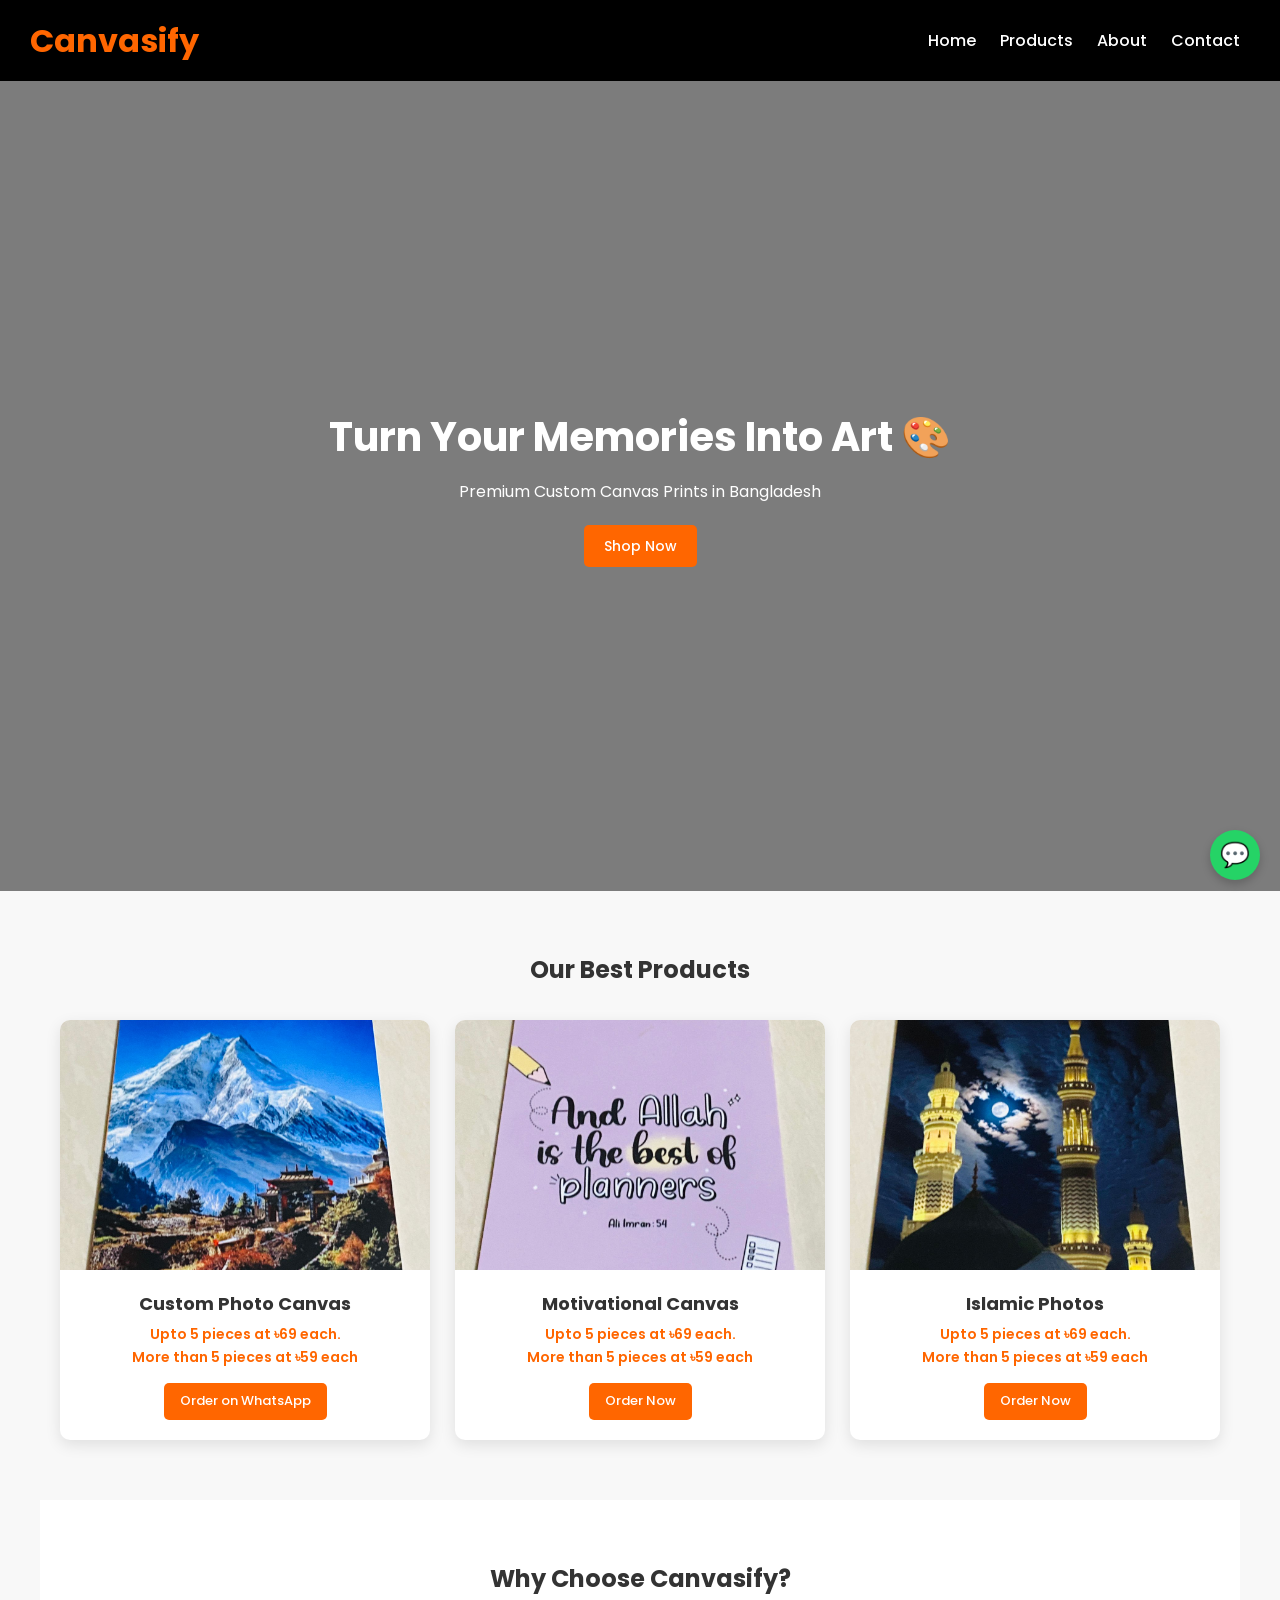
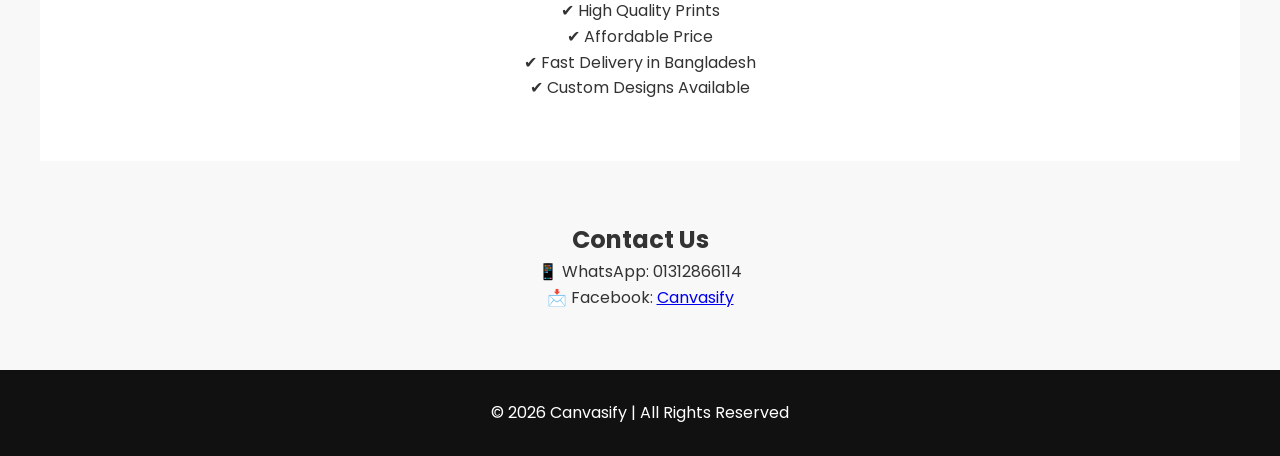
==== Frontend/index.html @ 698d5a71 "Initial commit for Canvasify" ====
<!DOCTYPE html>
<html lang="en">

<head>
    <meta charset="UTF-8">
    <meta name="viewport" content="width=device-width, initial-scale=1.0">
    <title>Canvasify | Custom Canvas Art</title>
    <link href="https://fonts.googleapis.com/css2?family=Poppins:wght@300;500;700&display=swap" rel="stylesheet">

    <style>
        * {
            margin: 0;
            padding: 0;
            box-sizing: border-box;
            font-family: 'Poppins', sans-serif;
        }

        body {
            background: #f8f8f8;
            color: #333;
            line-height: 1.6;
        }

        header {
            background: #000;
            color: #fff;
            padding: 15px 30px;
            display: flex;
            justify-content: space-between;
            align-items: center;
            position: sticky;
            top: 0;
            z-index: 1000;
        }

        header h1 {
            color: #ff6600;
        }

        nav a {
            color: white;
            margin: 0 10px;
            text-decoration: none;
            font-weight: 500;
        }

        /* FIXED: Cleaned up the background URL and added fallback color */
        .hero {
            height: 90vh;
            background: linear-gradient(rgba(0, 0, 0, 0.5), rgba(0, 0, 0, 0.5)),
                url('https://images.unsplash.com/photo-1541961017774-22349e4a1262?q=80&w=2000') center/cover no-repeat;
            display: flex;
            flex-direction: column;
            justify-content: center;
            align-items: center;
            color: white;
            text-align: center;
        }

        .hero h2 {
            font-size: 40px;
        }

        .hero p {
            margin: 10px 0 20px;
        }

        .btn {
            background: #ff6600;
            color: white;
            padding: 10px 20px;
            border: none;
            text-decoration: none;
            border-radius: 5px;
            display: inline-block;
            font-size: 14px;
            font-weight: 500;
            transition: 0.3s;
        }

        .btn:hover {
            background: #e65c00;
        }

        .section {
            padding: 60px 20px;
            text-align: center;
            max-width: 1200px;
            margin: 0 auto;
        }

        .products {
            display: grid;
            grid-template-columns: repeat(auto-fit, minmax(280px, 1fr));
            gap: 25px;
            margin-top: 30px;
        }

        .card {
            background: white;
            border-radius: 10px;
            overflow: hidden;
            box-shadow: 0 5px 15px rgba(0, 0, 0, 0.1);
            padding-bottom: 20px;
            display: flex;
            flex-direction: column;
            align-items: center;
        }

        .card img {
            width: 100%;
            height: 250px;
            object-fit: cover;
            margin-bottom: 15px;
        }

        .card h3 {
            margin: 5px 15px;
            font-size: 18px;
        }

        .price {
            color: #ff6600;
            font-weight: 600;
            font-size: 14px;
            padding: 0 15px;
            margin-bottom: 15px;
        }

        /* FIXED: Ensure card button stays small and clear of the price text */
        .card .btn {
            padding: 8px 16px;
            font-size: 13px;
            margin-top: auto;
            /* Keeps buttons aligned if text length varies */
        }

        .whatsapp-btn {
            position: fixed;
            bottom: 20px;
            right: 20px;
            background: #25D366;
            color: white;
            width: 50px;
            height: 50px;
            display: flex;
            justify-content: center;
            align-items: center;
            border-radius: 50%;
            font-size: 24px;
            text-decoration: none;
            box-shadow: 0 4px 10px rgba(0, 0, 0, 0.2);
            z-index: 1000;
        }

        footer {
            background: #111;
            color: white;
            text-align: center;
            padding: 30px;
        }

        footer a {
            color: #ff6600;
            text-decoration: none;
        }
    </style>
</head>

<body>

    <header>
        <h1>Canvasify</h1>
        <nav>
            <a href="#">Home</a>
            <a href="#products">Products</a>
            <a href="#about">About</a>
            <a href="#contact">Contact</a>
        </nav>
    </header>

    <section class="hero">
        <h2>Turn Your Memories Into Art 🎨</h2>
        <p>Premium Custom Canvas Prints in Bangladesh</p>
        <a href="#products" class="btn">Shop Now</a>
    </section>

    <section class="section" id="products">
        <h2>Our Best Products</h2>
        <div class="products">

            <div class="card">
                <img src="images/WhatsApp Image 2026-04-10 at 23.52.08.jpeg" alt="Custom Photo Canvas">
                <h3>Custom Photo Canvas</h3>
                <p class="price">Upto 5 pieces at ৳69 each.<br>More than 5 pieces at ৳59 each</p>
                <a class="btn" href="https://wa.me/8801312866114">Order on WhatsApp</a>
            </div>

            <div class="card">
                <img src="images/WhatsApp Image 2026-04-10 at 23.52.08 (2).jpeg" alt="Motivational Canvas">
                <h3>Motivational Canvas</h3>
                <p class="price">Upto 5 pieces at ৳69 each.<br>More than 5 pieces at ৳59 each</p>
                <a class="btn" href="https://wa.me/8801312866114">Order Now</a>
            </div>

            <div class="card">
                <img src="images/WhatsApp Image 2026-04-10 at 23.52.39 (2).jpeg" alt="Islamic Photos">
                <h3>Islamic Photos</h3>
                <p class="price">Upto 5 pieces at ৳69 each.<br>More than 5 pieces at ৳59 each</p>
                <a class="btn" href="https://wa.me/8801312866114">Order Now</a>
            </div>

        </div>
    </section>

    <section class="section" id="about" style="background: #fff;">
        <h2>Why Choose Canvasify?</h2>
        <p>✔ High Quality Prints<br>
            ✔ Affordable Price<br>
            ✔ Fast Delivery in Bangladesh<br>
            ✔ Custom Designs Available</p>
    </section>

    <section class="section" id="contact">
        <h2>Contact Us</h2>
        <p>📱 WhatsApp: 01312866114</p>
        <p>📩 Facebook: <a href="https://www.facebook.com/share/14cmxaiVYMr/" target="_blank">Canvasify</a></p>
    </section>

    <a class="whatsapp-btn" href="https://wa.me/8801312866114">💬</a>

    <footer>
        <p>© 2026 Canvasify | All Rights Reserved</p>
    </footer>

</body>

</html>
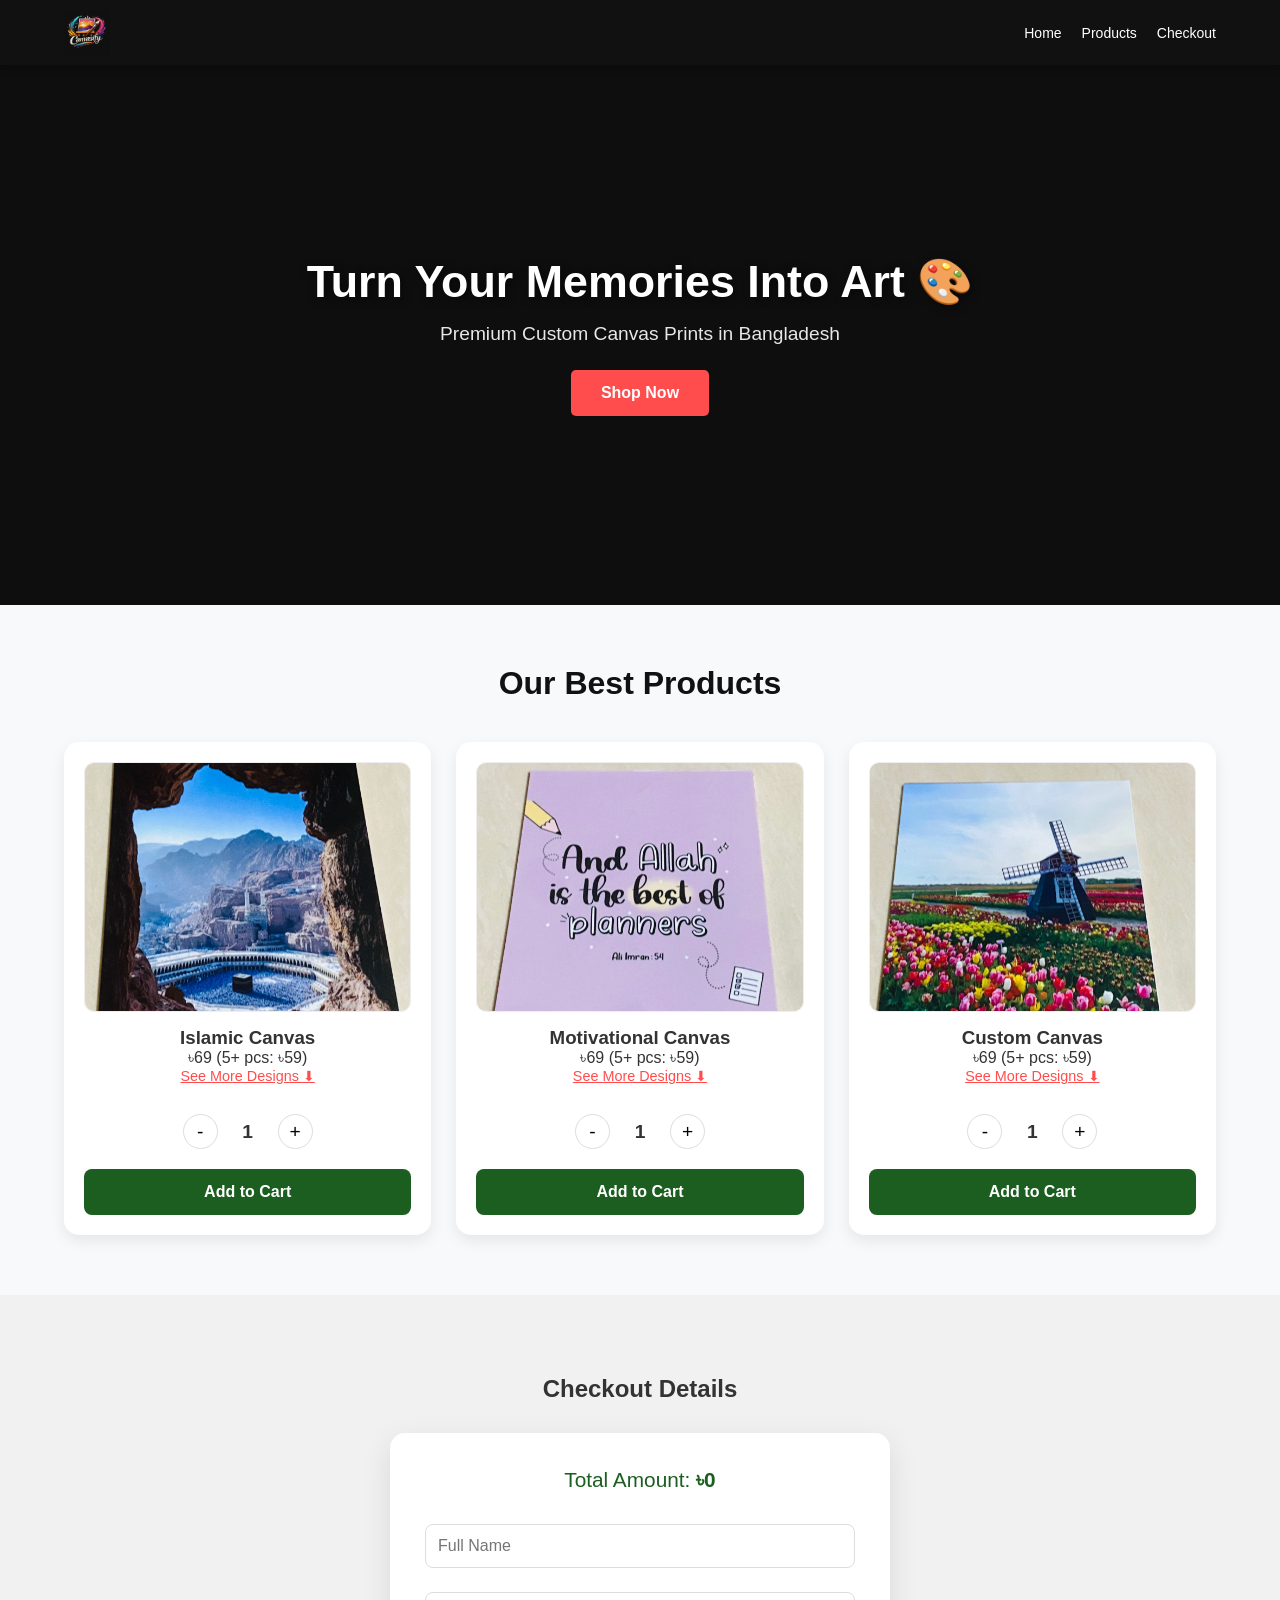
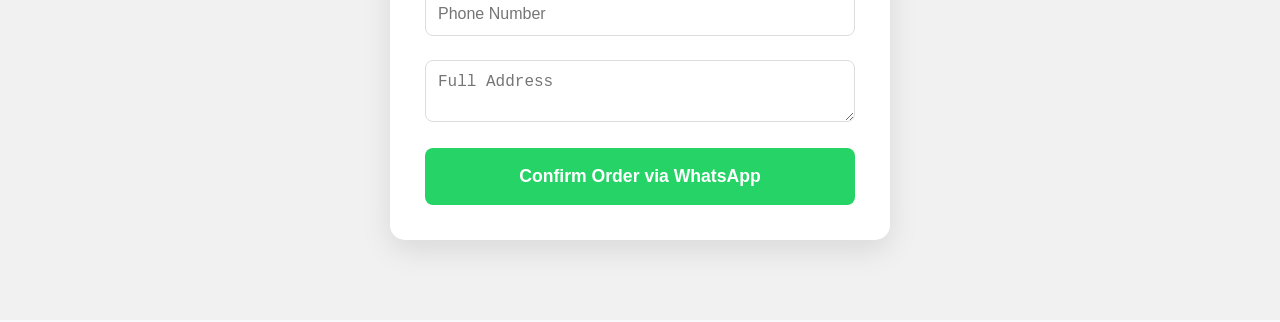
==== commit 6d6e1b90: "complete project" ====
--- a/Frontend/index.html
+++ b/Frontend/index.html
@@ -4,235 +4,114 @@
 <head>
     <meta charset="UTF-8">
     <meta name="viewport" content="width=device-width, initial-scale=1.0">
-    <title>Canvasify | Custom Canvas Art</title>
-    <link href="https://fonts.googleapis.com/css2?family=Poppins:wght@300;500;700&display=swap" rel="stylesheet">
-
-    <style>
-        * {
-            margin: 0;
-            padding: 0;
-            box-sizing: border-box;
-            font-family: 'Poppins', sans-serif;
-        }
-
-        body {
-            background: #f8f8f8;
-            color: #333;
-            line-height: 1.6;
-        }
-
-        header {
-            background: #000;
-            color: #fff;
-            padding: 15px 30px;
-            display: flex;
-            justify-content: space-between;
-            align-items: center;
-            position: sticky;
-            top: 0;
-            z-index: 1000;
-        }
-
-        header h1 {
-            color: #ff6600;
-        }
-
-        nav a {
-            color: white;
-            margin: 0 10px;
-            text-decoration: none;
-            font-weight: 500;
-        }
-
-        /* FIXED: Cleaned up the background URL and added fallback color */
-        .hero {
-            height: 90vh;
-            background: linear-gradient(rgba(0, 0, 0, 0.5), rgba(0, 0, 0, 0.5)),
-                url('https://images.unsplash.com/photo-1541961017774-22349e4a1262?q=80&w=2000') center/cover no-repeat;
-            display: flex;
-            flex-direction: column;
-            justify-content: center;
-            align-items: center;
-            color: white;
-            text-align: center;
-        }
-
-        .hero h2 {
-            font-size: 40px;
-        }
-
-        .hero p {
-            margin: 10px 0 20px;
-        }
-
-        .btn {
-            background: #ff6600;
-            color: white;
-            padding: 10px 20px;
-            border: none;
-            text-decoration: none;
-            border-radius: 5px;
-            display: inline-block;
-            font-size: 14px;
-            font-weight: 500;
-            transition: 0.3s;
-        }
-
-        .btn:hover {
-            background: #e65c00;
-        }
-
-        .section {
-            padding: 60px 20px;
-            text-align: center;
-            max-width: 1200px;
-            margin: 0 auto;
-        }
-
-        .products {
-            display: grid;
-            grid-template-columns: repeat(auto-fit, minmax(280px, 1fr));
-            gap: 25px;
-            margin-top: 30px;
-        }
-
-        .card {
-            background: white;
-            border-radius: 10px;
-            overflow: hidden;
-            box-shadow: 0 5px 15px rgba(0, 0, 0, 0.1);
-            padding-bottom: 20px;
-            display: flex;
-            flex-direction: column;
-            align-items: center;
-        }
-
-        .card img {
-            width: 100%;
-            height: 250px;
-            object-fit: cover;
-            margin-bottom: 15px;
-        }
-
-        .card h3 {
-            margin: 5px 15px;
-            font-size: 18px;
-        }
-
-        .price {
-            color: #ff6600;
-            font-weight: 600;
-            font-size: 14px;
-            padding: 0 15px;
-            margin-bottom: 15px;
-        }
-
-        /* FIXED: Ensure card button stays small and clear of the price text */
-        .card .btn {
-            padding: 8px 16px;
-            font-size: 13px;
-            margin-top: auto;
-            /* Keeps buttons aligned if text length varies */
-        }
-
-        .whatsapp-btn {
-            position: fixed;
-            bottom: 20px;
-            right: 20px;
-            background: #25D366;
-            color: white;
-            width: 50px;
-            height: 50px;
-            display: flex;
-            justify-content: center;
-            align-items: center;
-            border-radius: 50%;
-            font-size: 24px;
-            text-decoration: none;
-            box-shadow: 0 4px 10px rgba(0, 0, 0, 0.2);
-            z-index: 1000;
-        }
-
-        footer {
-            background: #111;
-            color: white;
-            text-align: center;
-            padding: 30px;
-        }
-
-        footer a {
-            color: #ff6600;
-            text-decoration: none;
-        }
-    </style>
+    <title>Canvasify | Premium Art</title>
+    <link rel="stylesheet" href="style.css">
 </head>
 
 <body>
 
-    <header>
-        <h1>Canvasify</h1>
-        <nav>
-            <a href="#">Home</a>
-            <a href="#products">Products</a>
-            <a href="#about">About</a>
-            <a href="#contact">Contact</a>
-        </nav>
+    <nav class="navbar">
+        <div class="logo-area">
+            <img src="images/logo.png" alt="Canvasify Logo" class="nav-logo">
+        </div>
+        <ul class="nav-links">
+            <li><a href="#">Home</a></li>
+            <li><a href="#products">Products</a></li>
+            <li><a href="#checkout">Checkout</a></li>
+        </ul>
+    </nav>
+
+    <header class="hero">
+        <div class="hero-content">
+            <h1>Turn Your Memories Into Art 🎨</h1>
+            <p>Premium Custom Canvas Prints in Bangladesh</p>
+            <button class="shop-now" onclick="window.location.href='#products'">Shop Now</button>
+        </div>
     </header>
 
-    <section class="hero">
-        <h2>Turn Your Memories Into Art 🎨</h2>
-        <p>Premium Custom Canvas Prints in Bangladesh</p>
-        <a href="#products" class="btn">Shop Now</a>
-    </section>
+    <main class="container" id="products">
+        <h2 class="section-title">Our Best Products</h2>
 
-    <section class="section" id="products">
-        <h2>Our Best Products</h2>
-        <div class="products">
+        <div class="product-gallery">
 
-            <div class="card">
-                <img src="images/WhatsApp Image 2026-04-10 at 23.52.08.jpeg" alt="Custom Photo Canvas">
-                <h3>Custom Photo Canvas</h3>
-                <p class="price">Upto 5 pieces at ৳69 each.<br>More than 5 pieces at ৳59 each</p>
-                <a class="btn" href="https://wa.me/8801312866114">Order on WhatsApp</a>
+            <div class="product-card">
+                <div class="img-frame">
+                    <img src="images/is1.jpeg" id="main-islamic" class="fit-img" alt="Islamic">
+                </div>
+                <h3>Islamic Canvas</h3>
+                <p class="price">৳69 (5+ pcs: ৳59)</p>
+                <button class="see-more" onclick="toggleGallery('islamic')">See More Designs ⬇</button>
+                <div id="gallery-islamic" class="thumb-grid">
+                    <img src="images/is1.jpeg" class="thumb-fit" onclick="swapImg('islamic', this.src)">
+                    <img src="images/is2.jpeg" class="thumb-fit" onclick="swapImg('islamic', this.src)">
+                </div>
+                <div class="qty-box">
+                    <button onclick="changeQty('islamic', -1)">-</button>
+                    <span id="qty-islamic">1</span>
+                    <button onclick="changeQty('islamic', 1)">+</button>
+                </div>
+                <button class="add-btn" onclick="addToCart('Islamic Canvas', 'islamic')">Add to Cart</button>
             </div>
 
-            <div class="card">
-                <img src="images/WhatsApp Image 2026-04-10 at 23.52.08 (2).jpeg" alt="Motivational Canvas">
+            <div class="product-card">
+                <div class="img-frame">
+                    <img src="images/mot1.jpeg" id="main-motivational" class="fit-img" alt="Motivational">
+                </div>
                 <h3>Motivational Canvas</h3>
-                <p class="price">Upto 5 pieces at ৳69 each.<br>More than 5 pieces at ৳59 each</p>
-                <a class="btn" href="https://wa.me/8801312866114">Order Now</a>
+                <p class="price">৳69 (5+ pcs: ৳59)</p>
+                <button class="see-more" onclick="toggleGallery('motivational')">See More Designs ⬇</button>
+                <div id="gallery-motivational" class="thumb-grid">
+                    <img src="images/mot1.jpeg" class="thumb-fit" onclick="swapImg('motivational', this.src)">
+                </div>
+                <div class="qty-box">
+                    <button onclick="changeQty('motivational', -1)">-</button>
+                    <span id="qty-motivational">1</span>
+                    <button onclick="changeQty('motivational', 1)">+</button>
+                </div>
+                <button class="add-btn" onclick="addToCart('Motivational Canvas', 'motivational')">Add to Cart</button>
             </div>
 
-            <div class="card">
-                <img src="images/WhatsApp Image 2026-04-10 at 23.52.39 (2).jpeg" alt="Islamic Photos">
-                <h3>Islamic Photos</h3>
-                <p class="price">Upto 5 pieces at ৳69 each.<br>More than 5 pieces at ৳59 each</p>
-                <a class="btn" href="https://wa.me/8801312866114">Order Now</a>
+            <div class="product-card">
+                <div class="img-frame">
+                    <img src="images/custom1.jpeg" id="main-custom" class="fit-img" alt="Custom">
+                </div>
+                <h3>Custom Canvas</h3>
+                <p class="price">৳69 (5+ pcs: ৳59)</p>
+                <button class="see-more" onclick="toggleGallery('custom')">See More Designs ⬇</button>
+
+                <div id="gallery-custom" class="thumb-grid">
+                    <img src="images/custom2.jpeg" class="thumb-fit" onclick="swapImg('custom', this.src)">
+                    <img src="images/cus3.jpeg" class="thumb-fit" onclick="swapImg('custom', this.src)">
+                    <img src="images/cus4.jpeg" class="thumb-fit" onclick="swapImg('custom', this.src)">
+                    <img src="images/cus5.jpeg" class="thumb-fit" onclick="swapImg('custom', this.src)">
+                    <img src="images/cus6.jpeg" class="thumb-fit" onclick="swapImg('custom', this.src)">
+                    <img src="images/cus7.jpeg" class="thumb-fit" onclick="swapImg('custom', this.src)">
+                    <img src="images/cus8.jpeg" class="thumb-fit" onclick="swapImg('custom', this.src)">
+                    <img src="images/cus9.jpeg" class="thumb-fit" onclick="swapImg('custom', this.src)">
+                </div>
+
+                <div class="qty-box">
+                    <button onclick="changeQty('custom', -1)">-</button>
+                    <span id="qty-custom">1</span>
+                    <button onclick="changeQty('custom', 1)">+</button>
+                </div>
+                <button class="add-btn" onclick="addToCart('Custom Canvas', 'custom')">Add to Cart</button>
             </div>
+        </div>
+    </main>
 
+    <section class="checkout" id="checkout">
+        <h2>Checkout Details</h2>
+        <div class="checkout-card">
+            <p class="total-display">Total Amount: <strong>৳<span id="total-val">0</span></strong></p>
+            <input type="text" id="name" placeholder="Full Name" required>
+            <input type="text" id="phone" placeholder="Phone Number" required>
+            <textarea id="address" placeholder="Full Address" required></textarea>
+            <button class="whatsapp-btn" onclick="sendWhatsApp()">Confirm Order via WhatsApp</button>
         </div>
     </section>
 
-    <section class="section" id="about" style="background: #fff;">
-        <h2>Why Choose Canvasify?</h2>
-        <p>✔ High Quality Prints<br>
-            ✔ Affordable Price<br>
-            ✔ Fast Delivery in Bangladesh<br>
-            ✔ Custom Designs Available</p>
-    </section>
-
-    <section class="section" id="contact">
-        <h2>Contact Us</h2>
-        <p>📱 WhatsApp: 01312866114</p>
-        <p>📩 Facebook: <a href="https://www.facebook.com/share/14cmxaiVYMr/" target="_blank">Canvasify</a></p>
-    </section>
-
-    <a class="whatsapp-btn" href="https://wa.me/8801312866114">💬</a>
-
-    <footer>
-        <p>© 2026 Canvasify | All Rights Reserved</p>
-    </footer>
-
+    <script src="script.js"></script>
 </body>
 
 </html>
--- a/Frontend/style.css
+++ b/Frontend/style.css
@@ -0,0 +1,298 @@
+* {
+    margin: 0;
+    padding: 0;
+    box-sizing: border-box;
+}
+
+body {
+    font-family: 'Segoe UI', Tahoma, Geneva, Verdana, sans-serif;
+    background-color: #f8f9fa;
+    scroll-behavior: smooth;
+    color: #333;
+}
+
+/* Navbar & Logo */
+.navbar {
+    display: flex;
+    justify-content: space-between;
+    align-items: center;
+    background: #111;
+    padding: 10px 5%;
+    position: sticky;
+    top: 0;
+    z-index: 1000;
+    box-shadow: 0 2px 10px rgba(0, 0, 0, 0.3);
+}
+
+.logo-area {
+    display: flex;
+    align-items: center;
+}
+
+.nav-logo {
+    height: 45px;
+    /* Slightly adjusted for better padding */
+    width: auto;
+    object-fit: contain;
+    display: block;
+}
+
+.nav-links {
+    list-style: none;
+    display: flex;
+    gap: 20px;
+}
+
+.nav-links a {
+    color: white;
+    text-decoration: none;
+    font-size: 14px;
+    font-weight: 500;
+    transition: color 0.3s;
+}
+
+.nav-links a:hover {
+    color: #ff4d4d;
+}
+
+/* Hero with Colorful Background */
+.hero {
+    height: 60vh;
+    /* Updated to ensure text is readable over the colorful painting */
+    background: linear-gradient(rgba(0, 0, 0, 0.6), rgba(0, 0, 0, 0.6)),
+        url('images/hero-background.jpg') #222;
+    background-size: cover;
+    background-position: center;
+    display: flex;
+    align-items: center;
+    justify-content: center;
+    text-align: center;
+    color: white;
+    padding: 0 20px;
+}
+
+.hero h1 {
+    font-size: 2.8rem;
+    margin-bottom: 15px;
+    text-shadow: 2px 2px 8px rgba(0, 0, 0, 0.5);
+}
+
+.hero p {
+    font-size: 1.2rem;
+    margin-bottom: 25px;
+    opacity: 0.9;
+}
+
+.shop-now {
+    background: #ff4d4d;
+    border: none;
+    padding: 14px 30px;
+    color: white;
+    border-radius: 5px;
+    cursor: pointer;
+    font-weight: bold;
+    font-size: 1rem;
+    transition: transform 0.2s, background 0.3s;
+}
+
+.shop-now:hover {
+    background: #e64040;
+    transform: translateY(-2px);
+}
+
+/* Product Fitting Logic */
+.container {
+    padding: 60px 5%;
+}
+
+.section-title {
+    text-align: center;
+    margin-bottom: 40px;
+    font-size: 2rem;
+    color: #111;
+}
+
+.product-gallery {
+    display: grid;
+    grid-template-columns: repeat(auto-fit, minmax(280px, 1fr));
+    gap: 25px;
+}
+
+.product-card {
+    background: white;
+    padding: 20px;
+    border-radius: 15px;
+    box-shadow: 0 6px 15px rgba(0, 0, 0, 0.08);
+    text-align: center;
+    transition: transform 0.3s;
+}
+
+.product-card:hover {
+    transform: translateY(-5px);
+}
+
+.img-frame {
+    width: 100%;
+    height: 250px;
+    overflow: hidden;
+    border-radius: 10px;
+    margin-bottom: 15px;
+    border: 1px solid #eee;
+    background-color: #f0f0f0;
+}
+
+.fit-img {
+    width: 100%;
+    height: 100%;
+    object-fit: cover;
+    /* This keeps your designs from stretching */
+    display: block;
+}
+
+.thumb-grid {
+    display: none;
+    /* Controlled by JS */
+    grid-template-columns: repeat(4, 1fr);
+    /* 4 columns looks better for many designs */
+    gap: 8px;
+    margin: 15px 0;
+}
+
+.thumb-fit {
+    width: 100%;
+    height: 60px;
+    object-fit: cover;
+    border-radius: 6px;
+    cursor: pointer;
+    border: 2px solid transparent;
+    transition: border-color 0.2s;
+}
+
+.thumb-fit:hover {
+    border-color: #ff4d4d;
+}
+
+/* Controls & Buttons */
+.qty-box {
+    display: flex;
+    justify-content: center;
+    align-items: center;
+    gap: 15px;
+    margin: 20px 0;
+}
+
+.qty-box button {
+    width: 35px;
+    height: 35px;
+    border-radius: 50%;
+    border: 1px solid #ddd;
+    background: white;
+    cursor: pointer;
+    font-size: 1.2rem;
+    transition: background 0.2s;
+}
+
+.qty-box button:hover {
+    background: #f0f0f0;
+}
+
+.qty-box span {
+    font-size: 1.2rem;
+    font-weight: bold;
+    min-width: 30px;
+}
+
+.add-btn {
+    background: #1b5e20;
+    color: white;
+    border: none;
+    padding: 14px;
+    width: 100%;
+    border-radius: 8px;
+    font-weight: bold;
+    cursor: pointer;
+    font-size: 1rem;
+    transition: background 0.3s;
+}
+
+.add-btn:hover {
+    background: #144517;
+}
+
+.see-more {
+    background: none;
+    border: none;
+    color: #ff4d4d;
+    text-decoration: underline;
+    cursor: pointer;
+    margin-bottom: 10px;
+    font-size: 0.9rem;
+    font-weight: 500;
+}
+
+/* Checkout Section */
+.checkout {
+    padding: 80px 5%;
+    background: #f1f1f1;
+}
+
+.checkout h2 {
+    text-align: center;
+    margin-bottom: 30px;
+}
+
+.checkout-card {
+    max-width: 500px;
+    margin: 0 auto;
+    background: white;
+    padding: 35px;
+    border-radius: 15px;
+    box-shadow: 0 10px 30px rgba(0, 0, 0, 0.1);
+}
+
+.total-display {
+    font-size: 1.3rem;
+    margin-bottom: 20px;
+    text-align: center;
+    color: #1b5e20;
+}
+
+.checkout-card input,
+.checkout-card textarea {
+    width: 100%;
+    padding: 12px;
+    margin: 12px 0;
+    border: 1px solid #ddd;
+    border-radius: 8px;
+    font-size: 1rem;
+    outline: none;
+    transition: border-color 0.3s;
+}
+
+.checkout-card input:focus,
+.checkout-card textarea:focus {
+    border-color: #25D366;
+}
+
+.whatsapp-btn {
+    background: #25D366;
+    color: white;
+    border: none;
+    padding: 18px;
+    width: 100%;
+    border-radius: 8px;
+    font-weight: bold;
+    font-size: 1.1rem;
+    cursor: pointer;
+    display: flex;
+    justify-content: center;
+    align-items: center;
+    gap: 10px;
+    margin-top: 10px;
+    transition: background 0.3s, transform 0.2s;
+}
+
+.whatsapp-btn:hover {
+    background: #1ebd59;
+    transform: scale(1.02);
+}
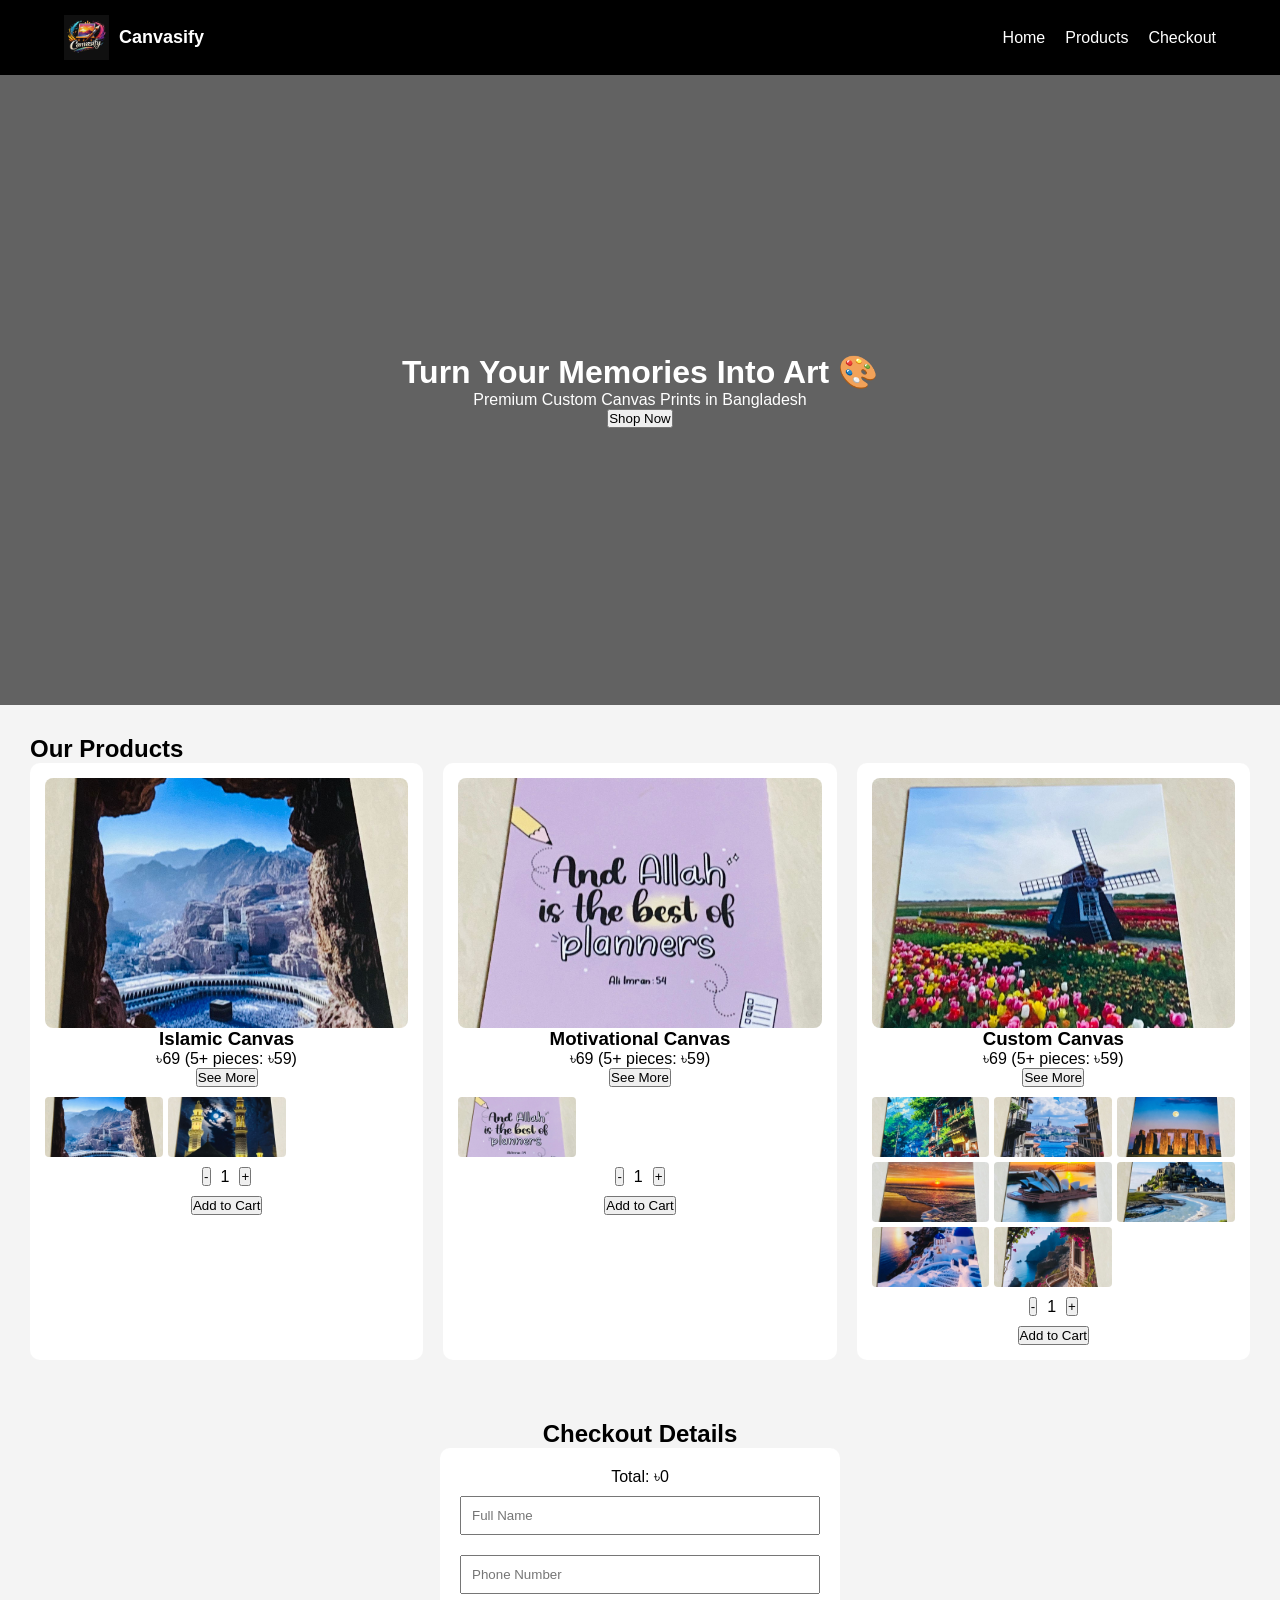
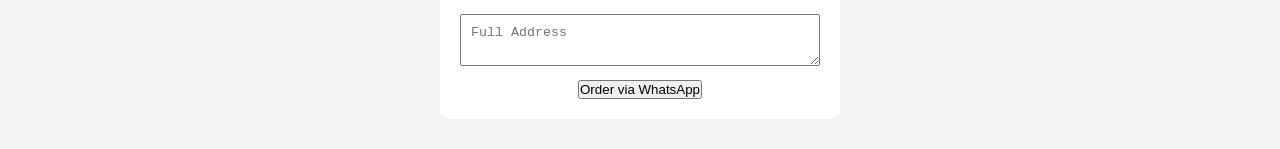
==== commit 58ffa033: "complete project 2" ====
--- a/Frontend/index.html
+++ b/Frontend/index.html
@@ -10,10 +10,13 @@
 
 <body>
 
+    <!-- NAVBAR -->
     <nav class="navbar">
         <div class="logo-area">
-            <img src="images/logo.png" alt="Canvasify Logo" class="nav-logo">
+            <img src="images/logo.png" alt="Canvasify Logo" class="logo-img">
+            <span class="logo-text">Canvasify</span>
         </div>
+
         <ul class="nav-links">
             <li><a href="#">Home</a></li>
             <li><a href="#products">Products</a></li>
@@ -21,73 +24,94 @@
         </ul>
     </nav>
 
+    <!-- HERO -->
     <header class="hero">
         <div class="hero-content">
             <h1>Turn Your Memories Into Art 🎨</h1>
             <p>Premium Custom Canvas Prints in Bangladesh</p>
-            <button class="shop-now" onclick="window.location.href='#products'">Shop Now</button>
+            <button onclick="scrollToProducts()">Shop Now</button>
         </div>
     </header>
 
+    <!-- PRODUCTS -->
     <main class="container" id="products">
-        <h2 class="section-title">Our Best Products</h2>
+        <h2 class="section-title">Our Products</h2>
 
         <div class="product-gallery">
 
+            <!-- ISLAMIC -->
             <div class="product-card">
                 <div class="img-frame">
-                    <img src="images/is1.jpeg" id="main-islamic" class="fit-img" alt="Islamic">
+                    <img src="images/is1.jpeg" id="main-islamic" class="fit-img">
                 </div>
+
                 <h3>Islamic Canvas</h3>
-                <p class="price">৳69 (5+ pcs: ৳59)</p>
-                <button class="see-more" onclick="toggleGallery('islamic')">See More Designs ⬇</button>
+                <p class="price">৳69 (5+ pieces: ৳59)</p>
+
+                <button onclick="toggleGallery('islamic')">See More</button>
+
                 <div id="gallery-islamic" class="thumb-grid">
-                    <img src="images/is1.jpeg" class="thumb-fit" onclick="swapImg('islamic', this.src)">
-                    <img src="images/is2.jpeg" class="thumb-fit" onclick="swapImg('islamic', this.src)">
+                    <img src="images/is1.jpeg" onclick="swapImg('islamic', this.src)">
+                    <img src="images/is2.jpeg" onclick="swapImg('islamic', this.src)">
                 </div>
+
                 <div class="qty-box">
                     <button onclick="changeQty('islamic', -1)">-</button>
                     <span id="qty-islamic">1</span>
                     <button onclick="changeQty('islamic', 1)">+</button>
                 </div>
-                <button class="add-btn" onclick="addToCart('Islamic Canvas', 'islamic')">Add to Cart</button>
+
+                <button onclick="addToCart('Islamic Canvas', 'islamic')">
+                    Add to Cart
+                </button>
             </div>
 
+            <!-- MOTIVATIONAL -->
             <div class="product-card">
                 <div class="img-frame">
-                    <img src="images/mot1.jpeg" id="main-motivational" class="fit-img" alt="Motivational">
+                    <img src="images/mot1.jpeg" id="main-motivational" class="fit-img">
                 </div>
+
                 <h3>Motivational Canvas</h3>
-                <p class="price">৳69 (5+ pcs: ৳59)</p>
-                <button class="see-more" onclick="toggleGallery('motivational')">See More Designs ⬇</button>
+                <p class="price">৳69 (5+ pieces: ৳59)</p>
+
+                <button onclick="toggleGallery('motivational')">See More</button>
+
                 <div id="gallery-motivational" class="thumb-grid">
-                    <img src="images/mot1.jpeg" class="thumb-fit" onclick="swapImg('motivational', this.src)">
+                    <img src="images/mot1.jpeg" onclick="swapImg('motivational', this.src)">
                 </div>
+
                 <div class="qty-box">
                     <button onclick="changeQty('motivational', -1)">-</button>
                     <span id="qty-motivational">1</span>
                     <button onclick="changeQty('motivational', 1)">+</button>
                 </div>
-                <button class="add-btn" onclick="addToCart('Motivational Canvas', 'motivational')">Add to Cart</button>
+
+                <button onclick="addToCart('Motivational Canvas', 'motivational')">
+                    Add to Cart
+                </button>
             </div>
 
+            <!-- CUSTOM -->
             <div class="product-card">
                 <div class="img-frame">
-                    <img src="images/custom1.jpeg" id="main-custom" class="fit-img" alt="Custom">
+                    <img src="images/custom1.jpeg" id="main-custom" class="fit-img">
                 </div>
+
                 <h3>Custom Canvas</h3>
-                <p class="price">৳69 (5+ pcs: ৳59)</p>
-                <button class="see-more" onclick="toggleGallery('custom')">See More Designs ⬇</button>
+                <p class="price">৳69 (5+ pieces: ৳59)</p>
+
+                <button onclick="toggleGallery('custom')">See More</button>
 
                 <div id="gallery-custom" class="thumb-grid">
-                    <img src="images/custom2.jpeg" class="thumb-fit" onclick="swapImg('custom', this.src)">
-                    <img src="images/cus3.jpeg" class="thumb-fit" onclick="swapImg('custom', this.src)">
-                    <img src="images/cus4.jpeg" class="thumb-fit" onclick="swapImg('custom', this.src)">
-                    <img src="images/cus5.jpeg" class="thumb-fit" onclick="swapImg('custom', this.src)">
-                    <img src="images/cus6.jpeg" class="thumb-fit" onclick="swapImg('custom', this.src)">
-                    <img src="images/cus7.jpeg" class="thumb-fit" onclick="swapImg('custom', this.src)">
-                    <img src="images/cus8.jpeg" class="thumb-fit" onclick="swapImg('custom', this.src)">
-                    <img src="images/cus9.jpeg" class="thumb-fit" onclick="swapImg('custom', this.src)">
+                    <img src="images/custom2.jpeg" onclick="swapImg('custom', this.src)">
+                    <img src="images/cus3.jpeg" onclick="swapImg('custom', this.src)">
+                    <img src="images/cus4.jpeg" onclick="swapImg('custom', this.src)">
+                    <img src="images/cus5.jpeg" onclick="swapImg('custom', this.src)">
+                    <img src="images/cus6.jpeg" onclick="swapImg('custom', this.src)">
+                    <img src="images/cus7.jpeg" onclick="swapImg('custom', this.src)">
+                    <img src="images/cus8.jpeg" onclick="swapImg('custom', this.src)">
+                    <img src="images/cus9.jpeg" onclick="swapImg('custom', this.src)">
                 </div>
 
                 <div class="qty-box">
@@ -95,19 +119,29 @@
                     <span id="qty-custom">1</span>
                     <button onclick="changeQty('custom', 1)">+</button>
                 </div>
-                <button class="add-btn" onclick="addToCart('Custom Canvas', 'custom')">Add to Cart</button>
+
+                <button onclick="addToCart('Custom Canvas', 'custom')">
+                    Add to Cart
+                </button>
             </div>
+
         </div>
     </main>
 
+    <!-- CHECKOUT -->
     <section class="checkout" id="checkout">
         <h2>Checkout Details</h2>
+
         <div class="checkout-card">
-            <p class="total-display">Total Amount: <strong>৳<span id="total-val">0</span></strong></p>
-            <input type="text" id="name" placeholder="Full Name" required>
-            <input type="text" id="phone" placeholder="Phone Number" required>
-            <textarea id="address" placeholder="Full Address" required></textarea>
-            <button class="whatsapp-btn" onclick="sendWhatsApp()">Confirm Order via WhatsApp</button>
+            <p>Total: ৳<span id="total">0</span></p>
+
+            <input type="text" id="name" placeholder="Full Name">
+            <input type="text" id="phone" placeholder="Phone Number">
+            <textarea id="address" placeholder="Full Address"></textarea>
+
+            <button onclick="sendWhatsApp()">
+                Order via WhatsApp
+            </button>
         </div>
     </section>
 
--- a/Frontend/style.css
+++ b/Frontend/style.css
@@ -1,298 +1,175 @@
+/* RESET */
 * {
     margin: 0;
     padding: 0;
     box-sizing: border-box;
 }
 
-body {
-    font-family: 'Segoe UI', Tahoma, Geneva, Verdana, sans-serif;
-    background-color: #f8f9fa;
+html {
     scroll-behavior: smooth;
-    color: #333;
 }
 
-/* Navbar & Logo */
+body {
+    font-family: Arial;
+    background: #f4f4f4;
+}
+
+/* NAVBAR */
 .navbar {
     display: flex;
     justify-content: space-between;
     align-items: center;
-    background: #111;
-    padding: 10px 5%;
-    position: sticky;
-    top: 0;
-    z-index: 1000;
-    box-shadow: 0 2px 10px rgba(0, 0, 0, 0.3);
+    padding: 15px 5%;
+    background: black;
+    color: white;
 }
 
 .logo-area {
     display: flex;
     align-items: center;
+    gap: 10px;
 }
 
-.nav-logo {
+.logo-img {
+    width: 45px;
     height: 45px;
-    /* Slightly adjusted for better padding */
-    width: auto;
     object-fit: contain;
-    display: block;
 }
 
+.logo-text {
+    font-weight: bold;
+    font-size: 18px;
+}
+
+/* NAV LINKS FIX (IMPORTANT) */
 .nav-links {
+    display: flex;
     list-style: none;
-    display: flex;
     gap: 20px;
 }
 
 .nav-links a {
     color: white;
     text-decoration: none;
-    font-size: 14px;
     font-weight: 500;
-    transition: color 0.3s;
 }
 
 .nav-links a:hover {
     color: #ff4d4d;
 }
 
-/* Hero with Colorful Background */
+/* HERO */
 .hero {
-    height: 60vh;
-    /* Updated to ensure text is readable over the colorful painting */
+    height: 70vh;
     background: linear-gradient(rgba(0, 0, 0, 0.6), rgba(0, 0, 0, 0.6)),
-        url('images/hero-background.jpg') #222;
+        url('images/hero-background.jpg');
     background-size: cover;
     background-position: center;
     display: flex;
+    justify-content: center;
     align-items: center;
-    justify-content: center;
+    color: white;
     text-align: center;
-    color: white;
-    padding: 0 20px;
 }
 
-.hero h1 {
-    font-size: 2.8rem;
-    margin-bottom: 15px;
-    text-shadow: 2px 2px 8px rgba(0, 0, 0, 0.5);
-}
-
-.hero p {
-    font-size: 1.2rem;
-    margin-bottom: 25px;
-    opacity: 0.9;
-}
-
-.shop-now {
-    background: #ff4d4d;
-    border: none;
-    padding: 14px 30px;
-    color: white;
-    border-radius: 5px;
-    cursor: pointer;
-    font-weight: bold;
-    font-size: 1rem;
-    transition: transform 0.2s, background 0.3s;
-}
-
-.shop-now:hover {
-    background: #e64040;
-    transform: translateY(-2px);
-}
-
-/* Product Fitting Logic */
+/* PRODUCTS */
 .container {
-    padding: 60px 5%;
-}
-
-.section-title {
-    text-align: center;
-    margin-bottom: 40px;
-    font-size: 2rem;
-    color: #111;
+    padding: 30px;
 }
 
 .product-gallery {
     display: grid;
-    grid-template-columns: repeat(auto-fit, minmax(280px, 1fr));
-    gap: 25px;
+    grid-template-columns: repeat(auto-fit, minmax(250px, 1fr));
+    gap: 20px;
 }
 
 .product-card {
     background: white;
-    padding: 20px;
-    border-radius: 15px;
-    box-shadow: 0 6px 15px rgba(0, 0, 0, 0.08);
+    padding: 15px;
+    border-radius: 10px;
     text-align: center;
-    transition: transform 0.3s;
 }
 
-.product-card:hover {
-    transform: translateY(-5px);
-}
-
+/* IMAGE FIX */
 .img-frame {
     width: 100%;
     height: 250px;
     overflow: hidden;
-    border-radius: 10px;
-    margin-bottom: 15px;
-    border: 1px solid #eee;
-    background-color: #f0f0f0;
+    border-radius: 8px;
 }
 
 .fit-img {
     width: 100%;
     height: 100%;
     object-fit: cover;
-    /* This keeps your designs from stretching */
-    display: block;
 }
 
+/* THUMBNAILS */
 .thumb-grid {
-    display: none;
-    /* Controlled by JS */
-    grid-template-columns: repeat(4, 1fr);
-    /* 4 columns looks better for many designs */
-    gap: 8px;
-    margin: 15px 0;
+    display: grid;
+    grid-template-columns: repeat(3, 1fr);
+    gap: 5px;
+    margin: 10px 0;
 }
 
-.thumb-fit {
+.thumb-grid img {
     width: 100%;
     height: 60px;
     object-fit: cover;
-    border-radius: 6px;
     cursor: pointer;
-    border: 2px solid transparent;
-    transition: border-color 0.2s;
+    border-radius: 4px;
 }
 
-.thumb-fit:hover {
-    border-color: #ff4d4d;
-}
-
-/* Controls & Buttons */
+/* QTY BOX */
 .qty-box {
     display: flex;
     justify-content: center;
     align-items: center;
-    gap: 15px;
-    margin: 20px 0;
+    gap: 10px;
+    margin: 10px 0;
 }
 
-.qty-box button {
-    width: 35px;
-    height: 35px;
-    border-radius: 50%;
-    border: 1px solid #ddd;
-    background: white;
-    cursor: pointer;
-    font-size: 1.2rem;
-    transition: background 0.2s;
-}
-
-.qty-box button:hover {
-    background: #f0f0f0;
-}
-
-.qty-box span {
-    font-size: 1.2rem;
-    font-weight: bold;
-    min-width: 30px;
-}
-
-.add-btn {
-    background: #1b5e20;
-    color: white;
-    border: none;
-    padding: 14px;
-    width: 100%;
-    border-radius: 8px;
-    font-weight: bold;
-    cursor: pointer;
-    font-size: 1rem;
-    transition: background 0.3s;
-}
-
-.add-btn:hover {
-    background: #144517;
-}
-
-.see-more {
-    background: none;
-    border: none;
-    color: #ff4d4d;
-    text-decoration: underline;
-    cursor: pointer;
-    margin-bottom: 10px;
-    font-size: 0.9rem;
-    font-weight: 500;
-}
-
-/* Checkout Section */
+/* CHECKOUT */
 .checkout {
-    padding: 80px 5%;
-    background: #f1f1f1;
-}
-
-.checkout h2 {
+    padding: 30px;
     text-align: center;
-    margin-bottom: 30px;
 }
 
 .checkout-card {
-    max-width: 500px;
-    margin: 0 auto;
+    max-width: 400px;
+    margin: auto;
     background: white;
-    padding: 35px;
-    border-radius: 15px;
-    box-shadow: 0 10px 30px rgba(0, 0, 0, 0.1);
-}
-
-.total-display {
-    font-size: 1.3rem;
-    margin-bottom: 20px;
-    text-align: center;
-    color: #1b5e20;
+    padding: 20px;
+    border-radius: 10px;
 }
 
 .checkout-card input,
 .checkout-card textarea {
     width: 100%;
-    padding: 12px;
-    margin: 12px 0;
-    border: 1px solid #ddd;
-    border-radius: 8px;
-    font-size: 1rem;
-    outline: none;
-    transition: border-color 0.3s;
+    margin: 10px 0;
+    padding: 10px;
 }
 
-.checkout-card input:focus,
-.checkout-card textarea:focus {
-    border-color: #25D366;
-}
+/* MOBILE RESPONSIVE */
+@media (max-width: 768px) {
 
-.whatsapp-btn {
-    background: #25D366;
-    color: white;
-    border: none;
-    padding: 18px;
-    width: 100%;
-    border-radius: 8px;
-    font-weight: bold;
-    font-size: 1.1rem;
-    cursor: pointer;
-    display: flex;
-    justify-content: center;
-    align-items: center;
-    gap: 10px;
-    margin-top: 10px;
-    transition: background 0.3s, transform 0.2s;
-}
+    .hero {
+        height: 50vh;
+        background-attachment: scroll;
+    }
 
-.whatsapp-btn:hover {
-    background: #1ebd59;
-    transform: scale(1.02);
+    .product-gallery {
+        grid-template-columns: 1fr;
+    }
+
+    .navbar {
+        flex-direction: column;
+        gap: 10px;
+        text-align: center;
+    }
+
+    .nav-links {
+        flex-direction: column;
+        gap: 10px;
+    }
 }
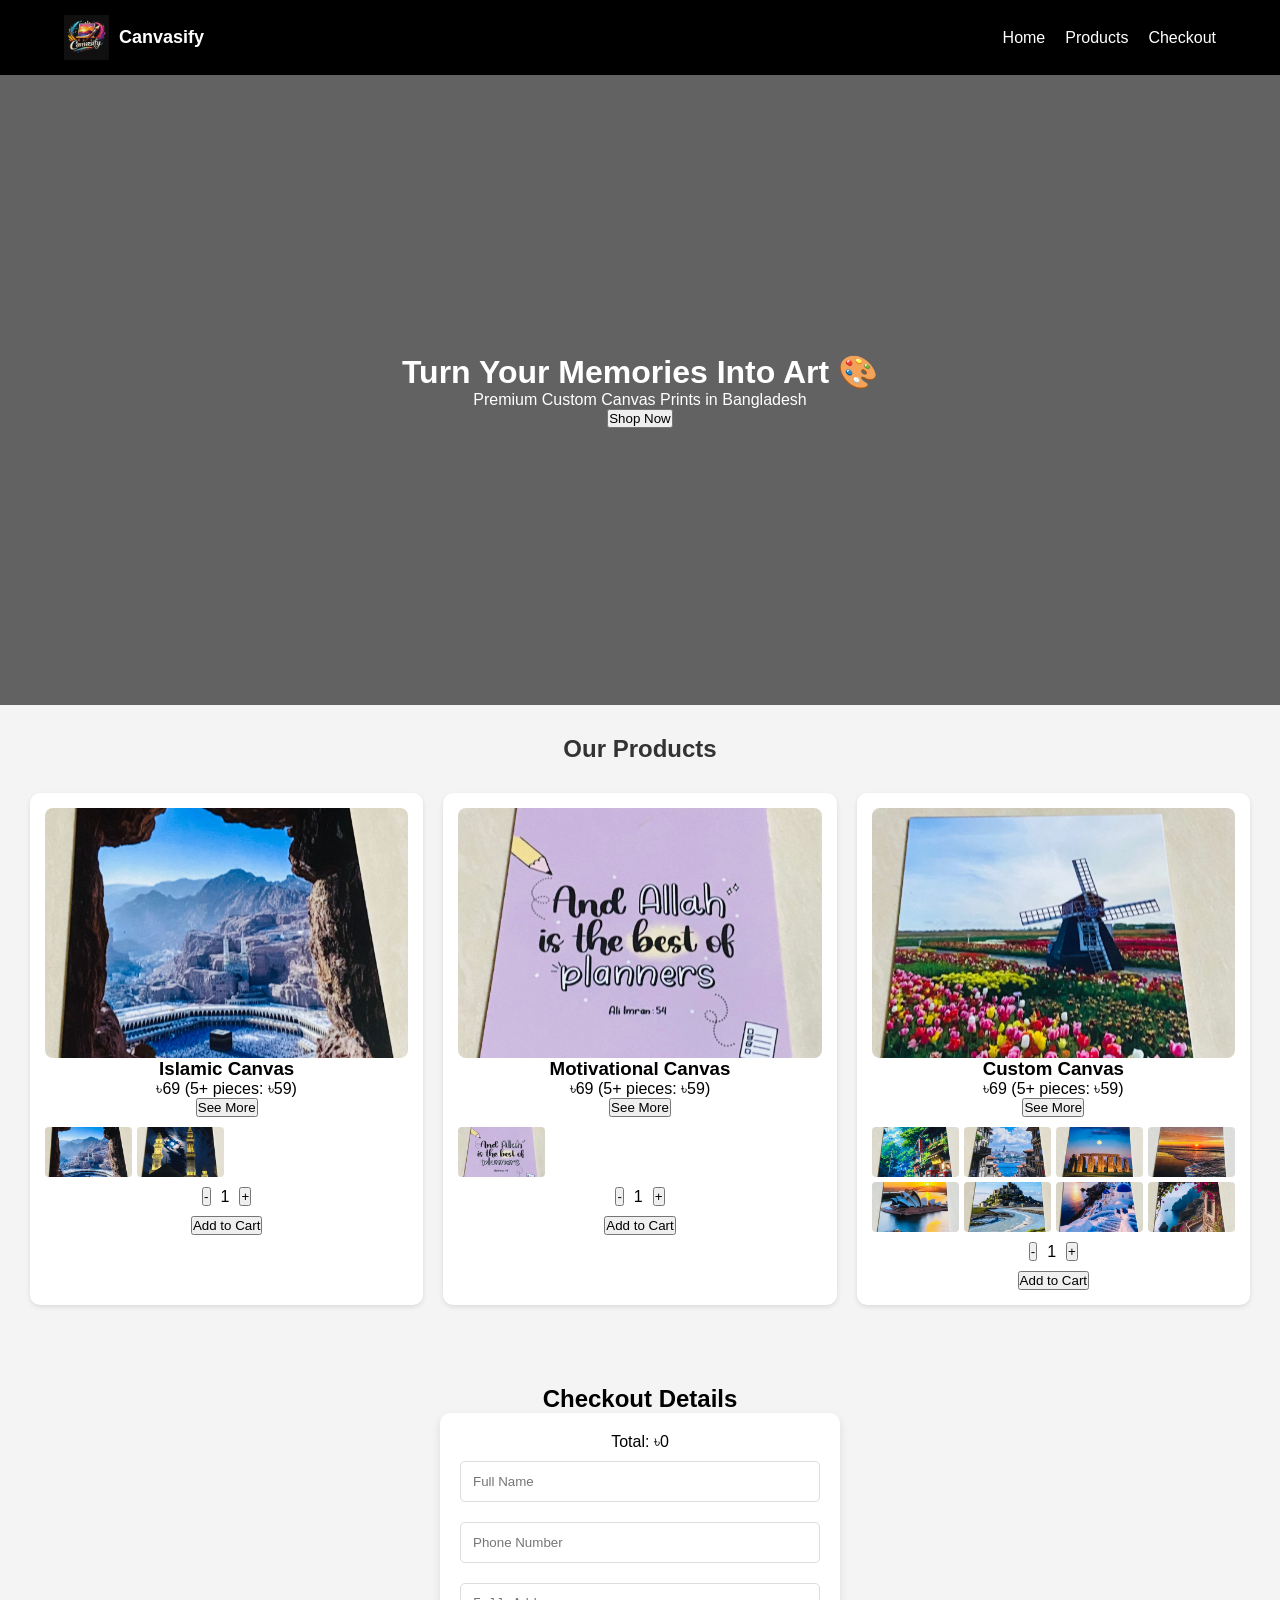
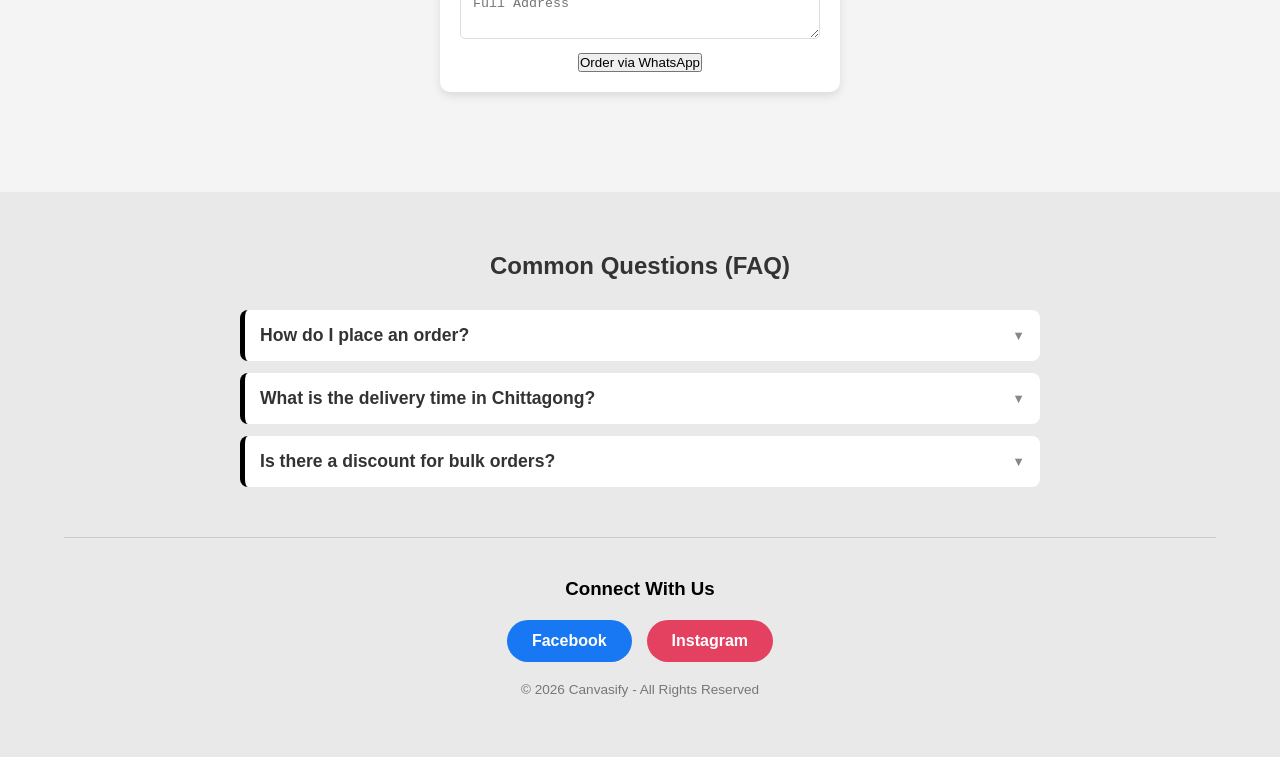
==== commit 5b96233f: "Setup Google Analytics tracking, added FAQ section and social media links to index and admin pages" ====
--- a/Frontend/index.html
+++ b/Frontend/index.html
@@ -6,6 +6,16 @@
     <meta name="viewport" content="width=device-width, initial-scale=1.0">
     <title>Canvasify | Premium Art</title>
     <link rel="stylesheet" href="style.css">
+
+    <!-- Google tag (gtag.js) -->
+    <script async src="https://www.googletagmanager.com/gtag/js?id=G-K4T5TC4XE5"></script>
+    <script>
+        window.dataLayer = window.dataLayer || [];
+        function gtag() { dataLayer.push(arguments); }
+        gtag('js', new Date());
+
+        gtag('config', 'G-K4T5TC4XE5');
+    </script>
 </head>
 
 <body>
@@ -145,6 +155,37 @@
         </div>
     </section>
 
+    <!-- FOOTER: SOCIAL MEDIA & FAQ -->
+    <footer class="footer-container">
+        <section class="faq-section">
+            <h2 class="section-title">Common Questions (FAQ)</h2>
+            <div class="faq-container">
+                <details>
+                    <summary>How do I place an order?</summary>
+                    <p>Select your favorite canvas, adjust the quantity, fill in your details in the checkout section,
+                        and click "Order via WhatsApp". We will confirm your order there!</p>
+                </details>
+                <details>
+                    <summary>What is the delivery time in Chittagong?</summary>
+                    <p>For areas like GEC, Agrabad, or Chawkbazar, we typically deliver within 2-3 business days.</p>
+                </details>
+                <details>
+                    <summary>Is there a discount for bulk orders?</summary>
+                    <p>Yes! If you order 5 or more pieces, the price drops to ৳59 per unit.</p>
+                </details>
+            </div>
+        </section>
+
+        <section class="social-section">
+            <h3>Connect With Us</h3>
+            <div class="social-icons">
+                <a href="https://www.facebook.com/yourpage" target="_blank" class="social-btn facebook">Facebook</a>
+                <a href="https://www.instagram.com/yourpage" target="_blank" class="social-btn instagram">Instagram</a>
+            </div>
+            <p class="copyright">© 2026 Canvasify - All Rights Reserved</p>
+        </section>
+    </footer>
+
     <script src="script.js"></script>
 </body>
 
--- a/Frontend/style.css
+++ b/Frontend/style.css
@@ -10,7 +10,7 @@
 }
 
 body {
-    font-family: Arial;
+    font-family: Arial, sans-serif;
     background: #f4f4f4;
 }
 
@@ -41,7 +41,6 @@
     font-size: 18px;
 }
 
-/* NAV LINKS FIX (IMPORTANT) */
 .nav-links {
     display: flex;
     list-style: none;
@@ -77,6 +76,13 @@
     padding: 30px;
 }
 
+.section-title {
+    text-align: center;
+    margin-bottom: 30px;
+    font-size: 24px;
+    color: #333;
+}
+
 .product-gallery {
     display: grid;
     grid-template-columns: repeat(auto-fit, minmax(250px, 1fr));
@@ -88,9 +94,9 @@
     padding: 15px;
     border-radius: 10px;
     text-align: center;
-}
-
-/* IMAGE FIX */
+    box-shadow: 0 2px 5px rgba(0, 0, 0, 0.1);
+}
+
 .img-frame {
     width: 100%;
     height: 250px;
@@ -104,23 +110,21 @@
     object-fit: cover;
 }
 
-/* THUMBNAILS */
 .thumb-grid {
     display: grid;
-    grid-template-columns: repeat(3, 1fr);
+    grid-template-columns: repeat(4, 1fr);
     gap: 5px;
     margin: 10px 0;
 }
 
 .thumb-grid img {
     width: 100%;
-    height: 60px;
+    height: 50px;
     object-fit: cover;
     cursor: pointer;
     border-radius: 4px;
 }
 
-/* QTY BOX */
 .qty-box {
     display: flex;
     justify-content: center;
@@ -131,7 +135,7 @@
 
 /* CHECKOUT */
 .checkout {
-    padding: 30px;
+    padding: 50px 30px;
     text-align: center;
 }
 
@@ -141,21 +145,116 @@
     background: white;
     padding: 20px;
     border-radius: 10px;
+    box-shadow: 0 4px 10px rgba(0, 0, 0, 0.1);
 }
 
 .checkout-card input,
 .checkout-card textarea {
     width: 100%;
     margin: 10px 0;
-    padding: 10px;
+    padding: 12px;
+    border: 1px solid #ddd;
+    border-radius: 5px;
+}
+
+/* FOOTER & FAQ SECTION */
+.footer-container {
+    background-color: #e9e9e9;
+    padding: 60px 5%;
+    margin-top: 50px;
+}
+
+.faq-container {
+    max-width: 800px;
+    margin: 0 auto 50px auto;
+    text-align: left;
+}
+
+details {
+    background: white;
+    margin-bottom: 12px;
+    padding: 15px;
+    border-radius: 8px;
+    cursor: pointer;
+    transition: all 0.3s ease;
+    border-left: 5px solid black;
+}
+
+details:hover {
+    box-shadow: 0 4px 8px rgba(0, 0, 0, 0.1);
+}
+
+summary {
+    font-weight: bold;
+    font-size: 1.1rem;
+    color: #333;
+    display: flex;
+    justify-content: space-between;
+    align-items: center;
+}
+
+summary::after {
+    content: "▼";
+    font-size: 0.8rem;
+    color: #888;
+}
+
+details[open] summary::after {
+    content: "▲";
+}
+
+details p {
+    margin-top: 10px;
+    color: #555;
+    line-height: 1.6;
+}
+
+/* SOCIAL SECTION */
+.social-section {
+    text-align: center;
+    border-top: 1px solid #ccc;
+    padding-top: 40px;
+}
+
+.social-icons {
+    display: flex;
+    justify-content: center;
+    gap: 15px;
+    margin: 20px 0;
+}
+
+.social-btn {
+    text-decoration: none;
+    color: white;
+    padding: 12px 25px;
+    border-radius: 50px;
+    font-weight: bold;
+    transition: 0.3s;
+}
+
+.facebook {
+    background-color: #1877F2;
+}
+
+.instagram {
+    background-color: #E4405F;
+}
+
+.social-btn:hover {
+    transform: translateY(-3px);
+    box-shadow: 0 5px 15px rgba(0, 0, 0, 0.2);
+}
+
+.copyright {
+    font-size: 0.85rem;
+    color: #777;
+    margin-top: 20px;
 }
 
 /* MOBILE RESPONSIVE */
 @media (max-width: 768px) {
-
     .hero {
         height: 50vh;
-        background-attachment: scroll;
     }
 
     .product-gallery {
@@ -164,12 +263,15 @@
 
     .navbar {
         flex-direction: column;
-        gap: 10px;
-        text-align: center;
-    }
-
-    .nav-links {
+        gap: 15px;
+    }
+
+    .social-icons {
         flex-direction: column;
-        gap: 10px;
+        align-items: center;
+    }
+
+    .social-btn {
+        width: 220px;
     }
 }
